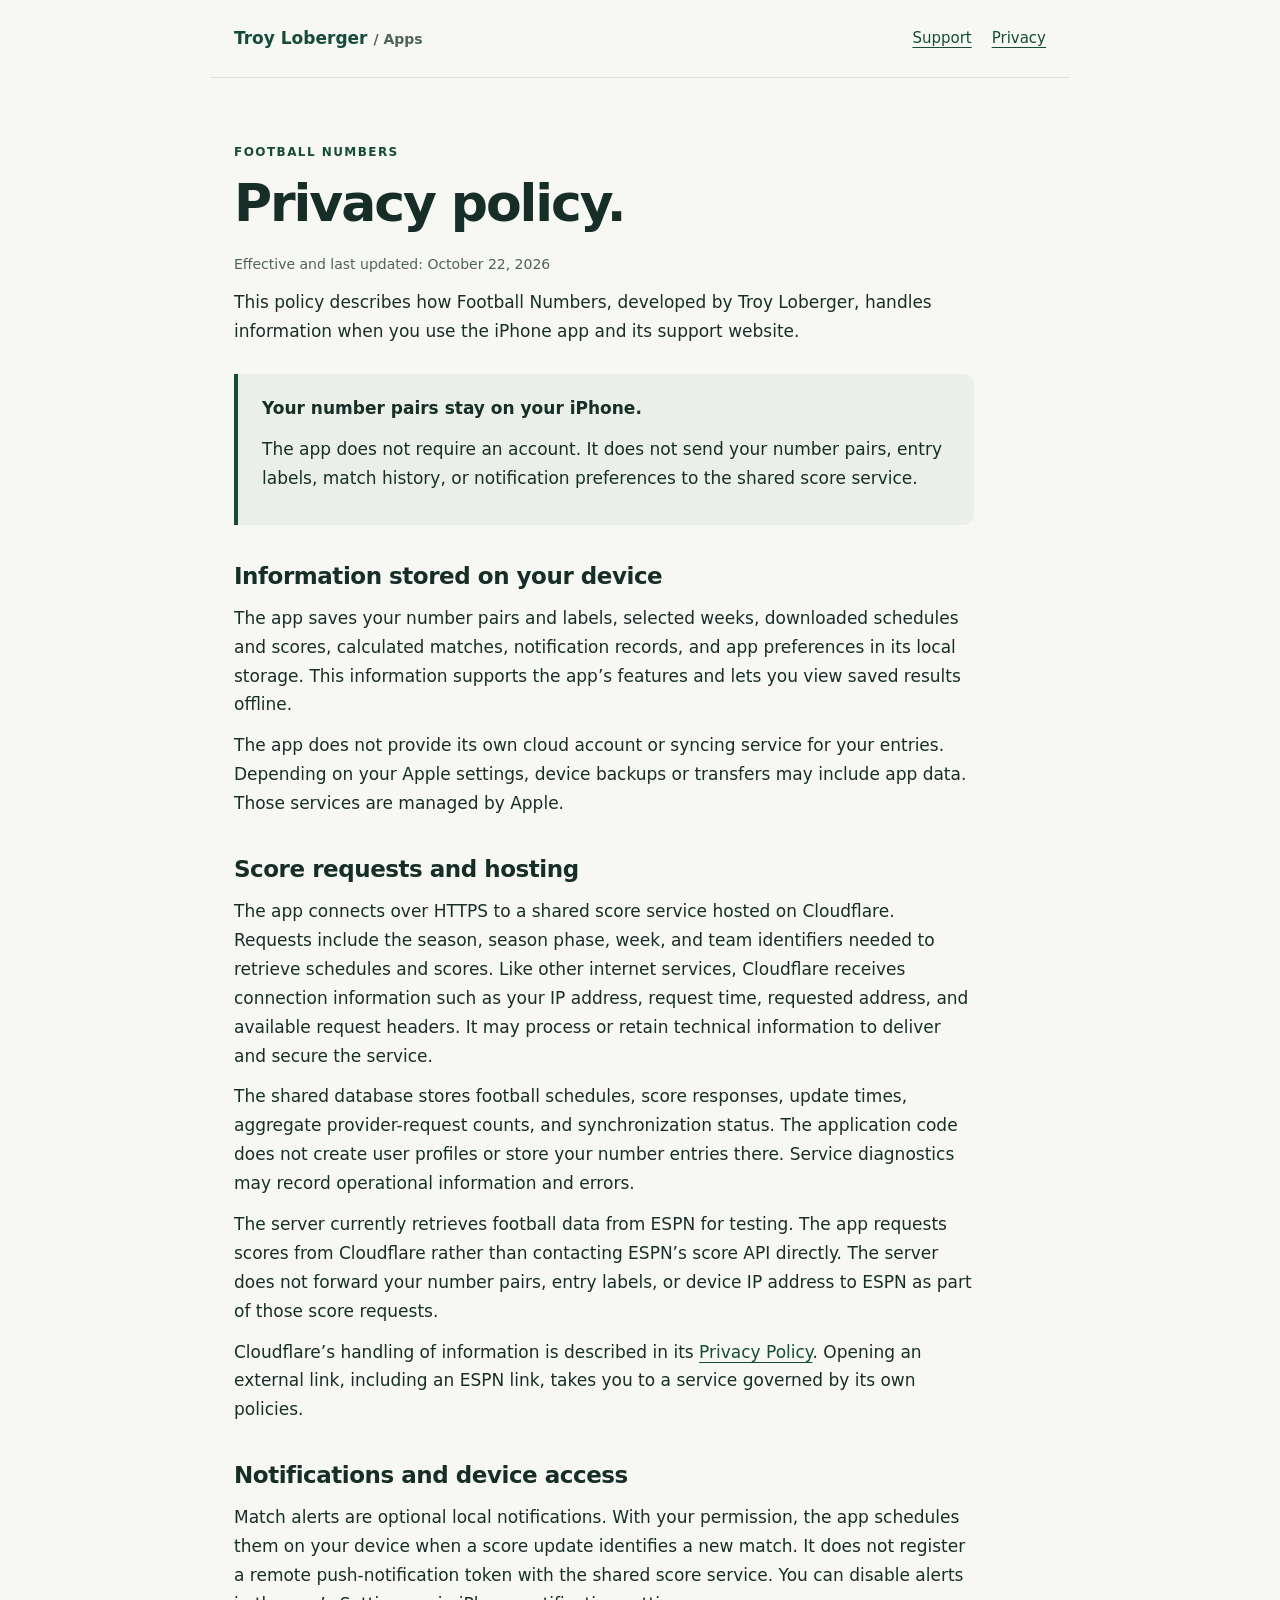
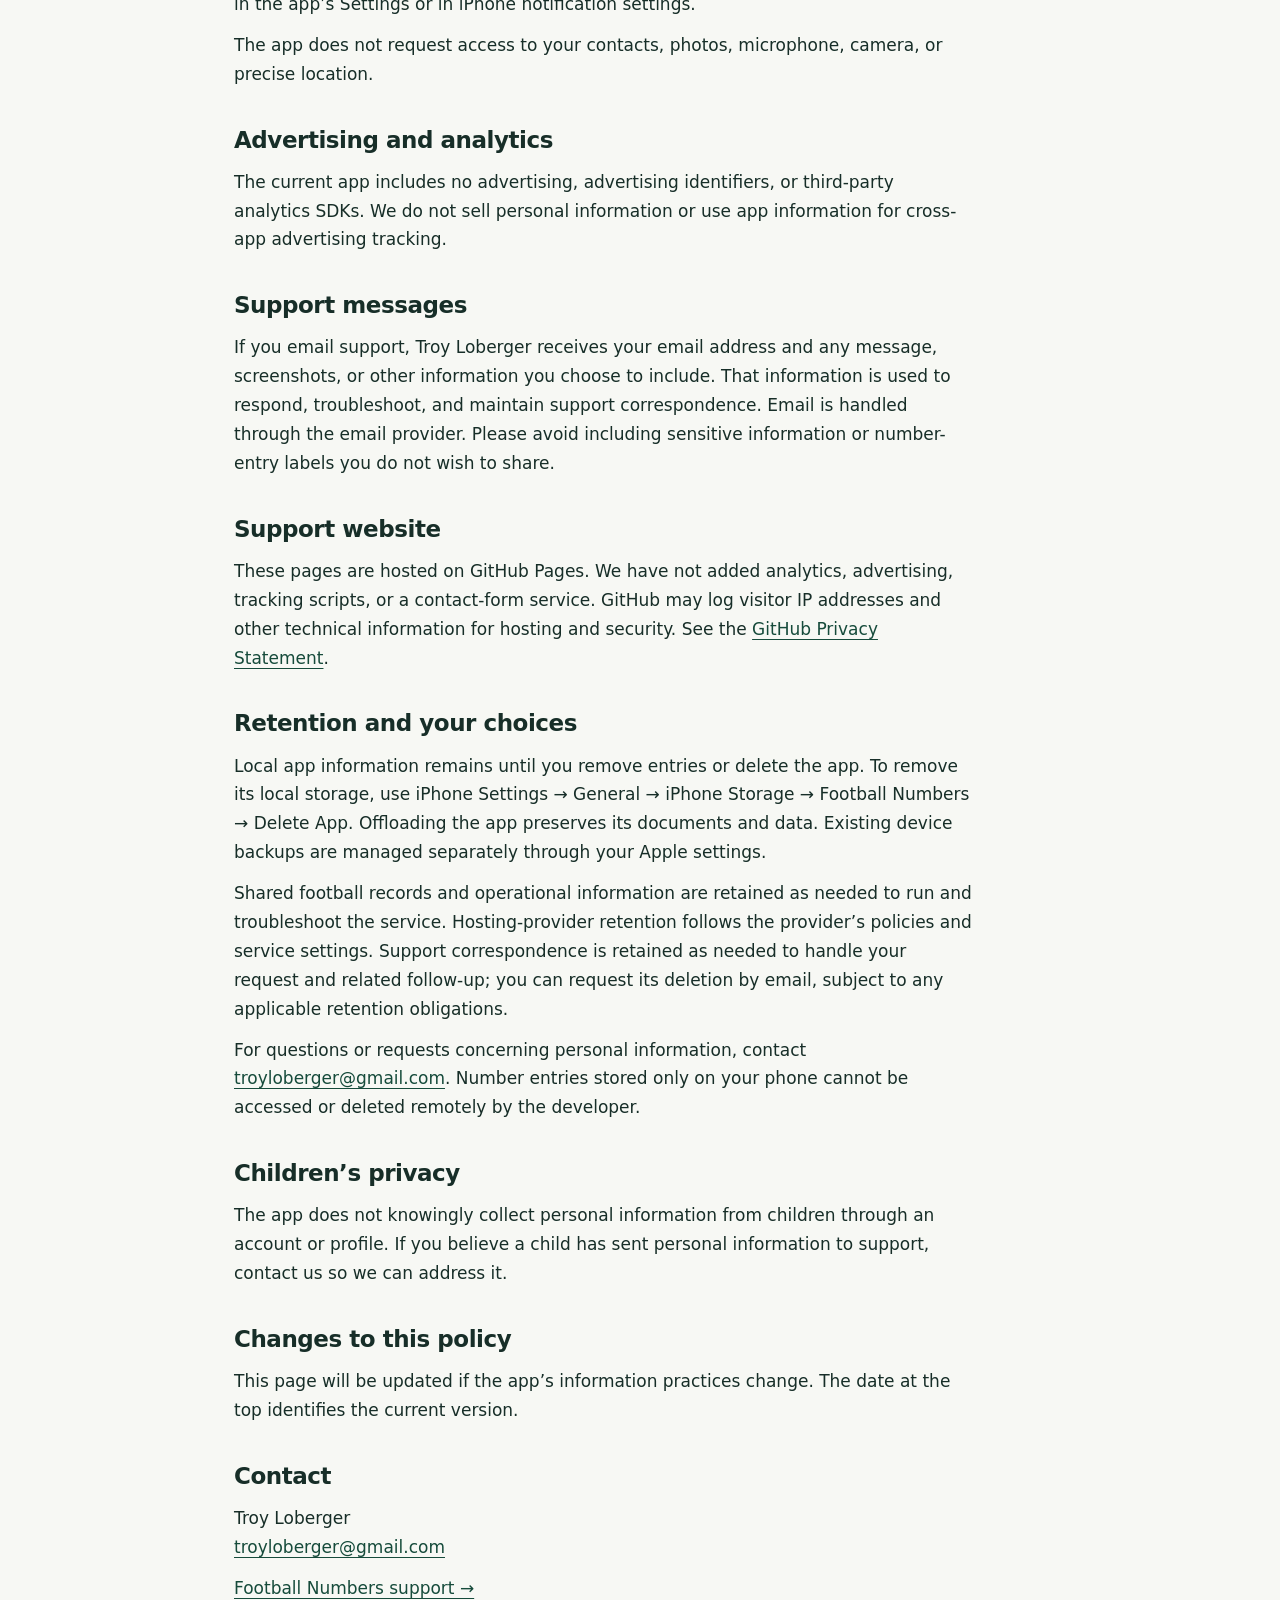
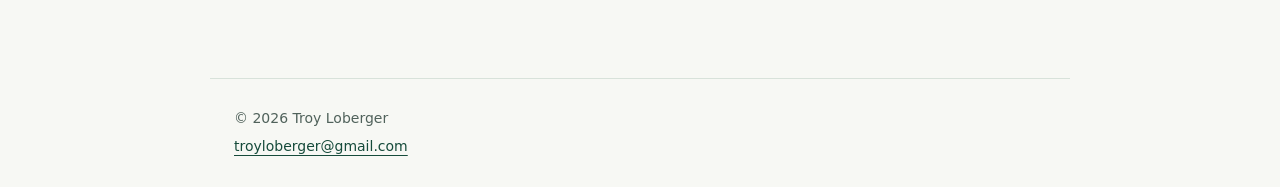
==== football-numbers/privacy.html @ c31c2f12 "Publish app support and privacy pages" ====
<!doctype html>
<html lang="en"><head><meta charset="utf-8"><meta name="viewport" content="width=device-width, initial-scale=1"><meta name="description" content="Privacy policy for Football Numbers: local entries, shared scores, optional notifications, and contact information."><title>Football Numbers Privacy Policy · Troy Loberger</title><link rel="stylesheet" href="../styles.css"></head>
<body><a class="skip" href="#main">Skip to content</a><header><a class="brand" href="../index.html">Troy Loberger <span class="meta">/ Apps</span></a><nav aria-label="Main navigation"><a href="support.html">Support</a><a href="privacy.html">Privacy</a></nav></header><main id="main"><article><p class="eyebrow">Football Numbers</p><h1>Privacy policy.</h1><p class="meta">Effective and last updated: October 22, 2026</p><p>This policy describes how Football Numbers, developed by Troy Loberger, handles information when you use the iPhone app and its support website.</p><div class="callout"><strong>Your number pairs stay on your iPhone.</strong><p>The app does not require an account. It does not send your number pairs, entry labels, match history, or notification preferences to the shared score service.</p></div>
<h2>Information stored on your device</h2><p>The app saves your number pairs and labels, selected weeks, downloaded schedules and scores, calculated matches, notification records, and app preferences in its local storage. This information supports the app’s features and lets you view saved results offline.</p><p>The app does not provide its own cloud account or syncing service for your entries. Depending on your Apple settings, device backups or transfers may include app data. Those services are managed by Apple.</p>
<h2>Score requests and hosting</h2><p>The app connects over HTTPS to a shared score service hosted on Cloudflare. Requests include the season, season phase, week, and team identifiers needed to retrieve schedules and scores. Like other internet services, Cloudflare receives connection information such as your IP address, request time, requested address, and available request headers. It may process or retain technical information to deliver and secure the service.</p><p>The shared database stores football schedules, score responses, update times, aggregate provider-request counts, and synchronization status. The application code does not create user profiles or store your number entries there. Service diagnostics may record operational information and errors.</p><p>The server currently retrieves football data from ESPN for testing. The app requests scores from Cloudflare rather than contacting ESPN’s score API directly. The server does not forward your number pairs, entry labels, or device IP address to ESPN as part of those score requests.</p><p>Cloudflare’s handling of information is described in its <a href="https://www.cloudflare.com/privacypolicy/">Privacy Policy</a>. Opening an external link, including an ESPN link, takes you to a service governed by its own policies.</p>
<h2>Notifications and device access</h2><p>Match alerts are optional local notifications. With your permission, the app schedules them on your device when a score update identifies a new match. It does not register a remote push-notification token with the shared score service. You can disable alerts in the app’s Settings or in iPhone notification settings.</p><p>The app does not request access to your contacts, photos, microphone, camera, or precise location.</p>
<h2>Advertising and analytics</h2><p>The current app includes no advertising, advertising identifiers, or third-party analytics SDKs. We do not sell personal information or use app information for cross-app advertising tracking.</p>
<h2>Support messages</h2><p>If you email support, Troy Loberger receives your email address and any message, screenshots, or other information you choose to include. That information is used to respond, troubleshoot, and maintain support correspondence. Email is handled through the email provider. Please avoid including sensitive information or number-entry labels you do not wish to share.</p>
<h2>Support website</h2><p>These pages are hosted on GitHub Pages. We have not added analytics, advertising, tracking scripts, or a contact-form service. GitHub may log visitor IP addresses and other technical information for hosting and security. See the <a href="https://docs.github.com/en/site-policy/privacy-policies/github-general-privacy-statement">GitHub Privacy Statement</a>.</p>
<h2>Retention and your choices</h2><p>Local app information remains until you remove entries or delete the app. To remove its local storage, use iPhone Settings → General → iPhone Storage → Football Numbers → Delete App. Offloading the app preserves its documents and data. Existing device backups are managed separately through your Apple settings.</p><p>Shared football records and operational information are retained as needed to run and troubleshoot the service. Hosting-provider retention follows the provider’s policies and service settings. Support correspondence is retained as needed to handle your request and related follow-up; you can request its deletion by email, subject to any applicable retention obligations.</p><p>For questions or requests concerning personal information, contact <a href="mailto:troyloberger@gmail.com?subject=Football%20Numbers%20Privacy">troyloberger@gmail.com</a>. Number entries stored only on your phone cannot be accessed or deleted remotely by the developer.</p>
<h2>Children’s privacy</h2><p>The app does not knowingly collect personal information from children through an account or profile. If you believe a child has sent personal information to support, contact us so we can address it.</p>
<h2>Changes to this policy</h2><p>This page will be updated if the app’s information practices change. The date at the top identifies the current version.</p>
<h2>Contact</h2><p>Troy Loberger<br><a href="mailto:troyloberger@gmail.com?subject=Football%20Numbers%20Privacy">troyloberger@gmail.com</a></p><p><a href="support.html">Football Numbers support →</a></p></article></main><footer><p>© 2026 Troy Loberger</p><p><a href="mailto:troyloberger@gmail.com">troyloberger@gmail.com</a></p></footer></body></html>
---- styles.css ----
:root{color-scheme:light;--ink:#172e28;--muted:#50625b;--green:#164b3b;--paper:#f7f8f4;--line:#d8e2da}*{box-sizing:border-box}body{margin:0;background:var(--paper);color:var(--ink);font-family:system-ui,-apple-system,BlinkMacSystemFont,"Segoe UI",sans-serif;font-size:17px;line-height:1.7}a{color:var(--green);text-underline-offset:4px}a:hover{text-decoration-thickness:2px}a:focus-visible{outline:3px solid #9b6900;outline-offset:5px}.skip{position:absolute;left:16px;top:-80px;background:white;padding:8px}.skip:focus{top:8px}header,main,footer{max-width:860px;margin:auto;padding:24px}header{display:flex;justify-content:space-between;align-items:center;gap:16px;border-bottom:1px solid var(--line)}.brand{font-weight:750;text-decoration:none}nav{display:flex;gap:20px;font-size:15px}main{padding-top:52px;padding-bottom:64px;min-height:65vh}.eyebrow{text-transform:uppercase;letter-spacing:.12em;font-size:12px;font-weight:750;color:var(--green)}h1{font-size:clamp(34px,7vw,52px);line-height:1.12;letter-spacing:-.04em;margin:12px 0 20px}h2{font-size:23px;line-height:1.35;margin:36px 0 12px;letter-spacing:-.02em}h3{font-size:18px;margin:24px 0 8px}p,ul,ol{margin:12px 0}.intro{font-size:20px;color:var(--muted);max-width:680px}.meta{font-size:14px;color:var(--muted)}.callout{background:#eaf0e9;padding:20px 24px;border-left:4px solid var(--green);border-radius:0 10px 10px 0;margin:28px 0}.app{background:white;border:1px solid var(--line);padding:28px;border-radius:16px;margin-top:32px}.app h2{margin-top:0}.links{display:flex;gap:24px;flex-wrap:wrap;margin-top:20px}.button{display:inline-block;background:var(--green);color:white;padding:11px 20px;border-radius:9px;text-decoration:none;font-weight:650;overflow-wrap:anywhere}footer{border-top:1px solid var(--line);font-size:14px;color:var(--muted)}footer p{margin:4px 0}li{padding-left:4px;margin:5px 0}article{max-width:740px}code{font-size:.9em} @media(max-width:540px){header{align-items:flex-start;flex-direction:column}main{padding-top:32px}nav{gap:18px}.callout,.app{padding:20px}body{font-size:16px}}
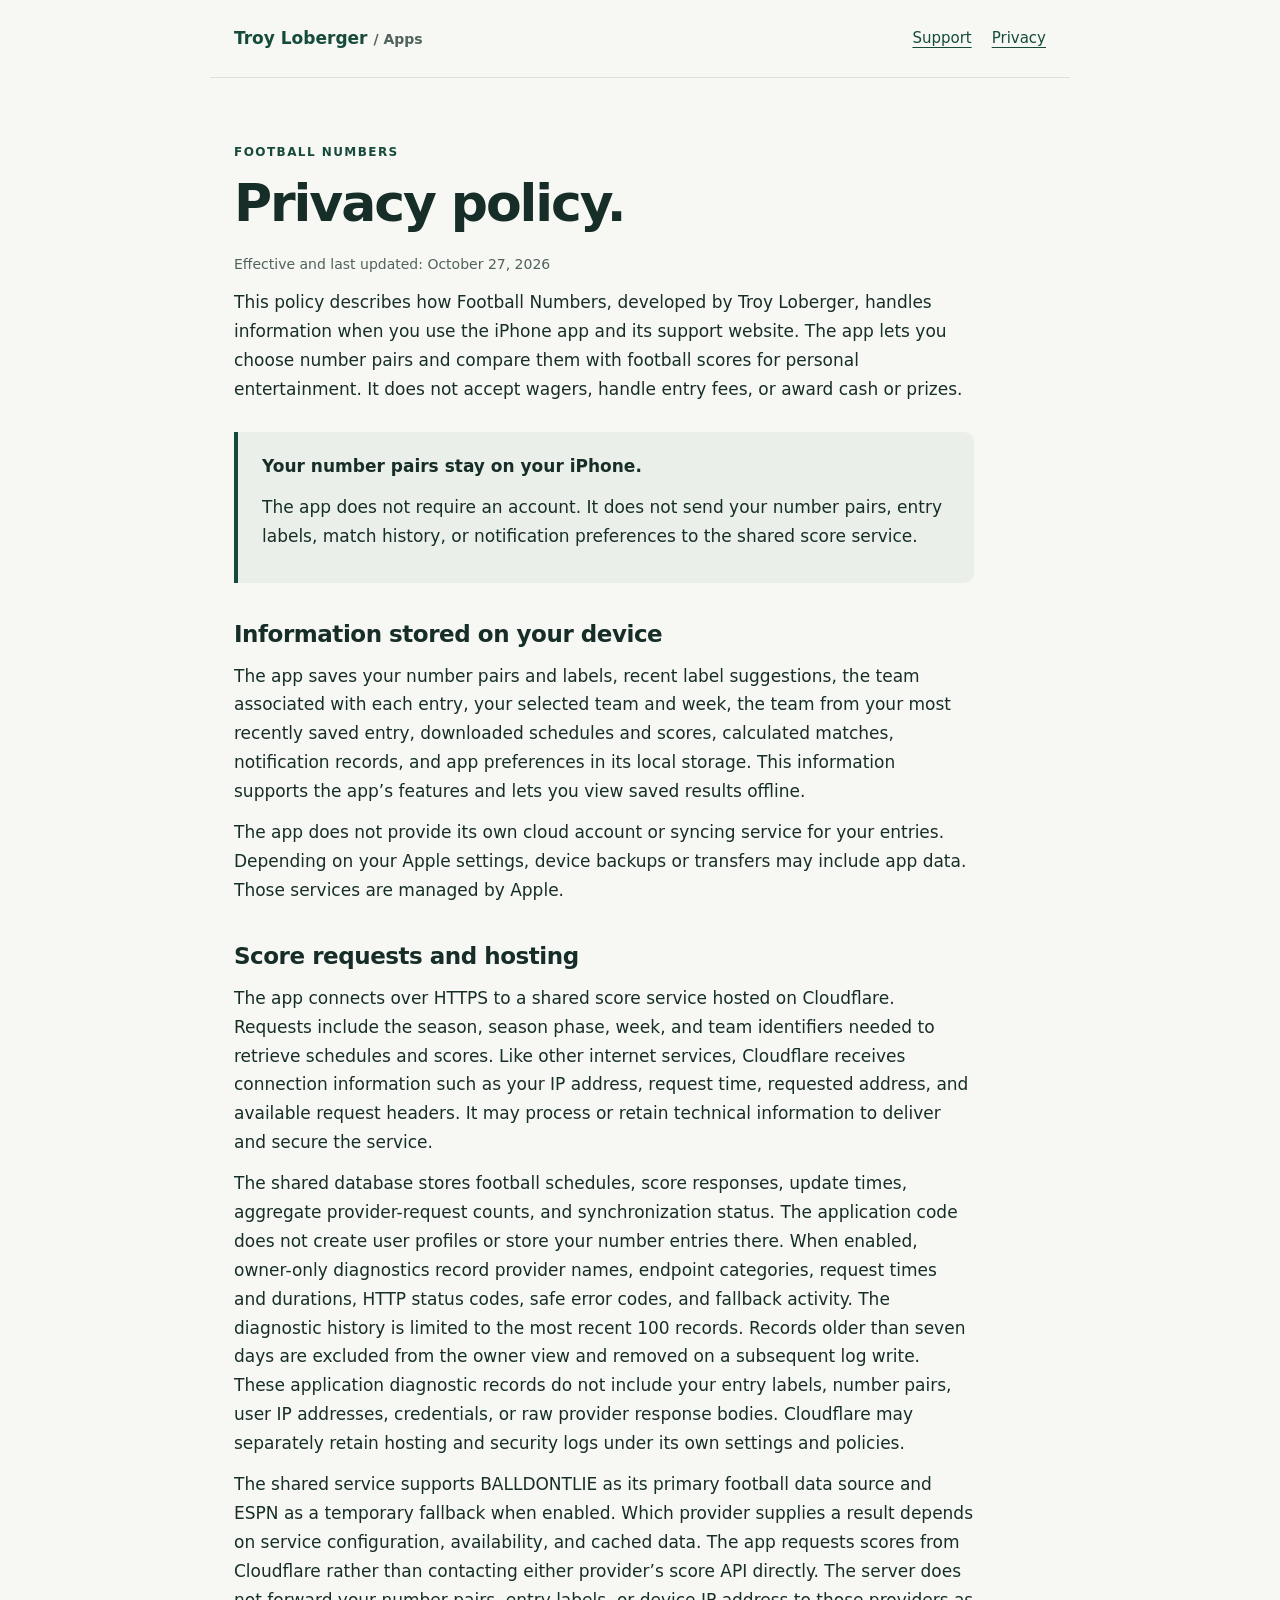
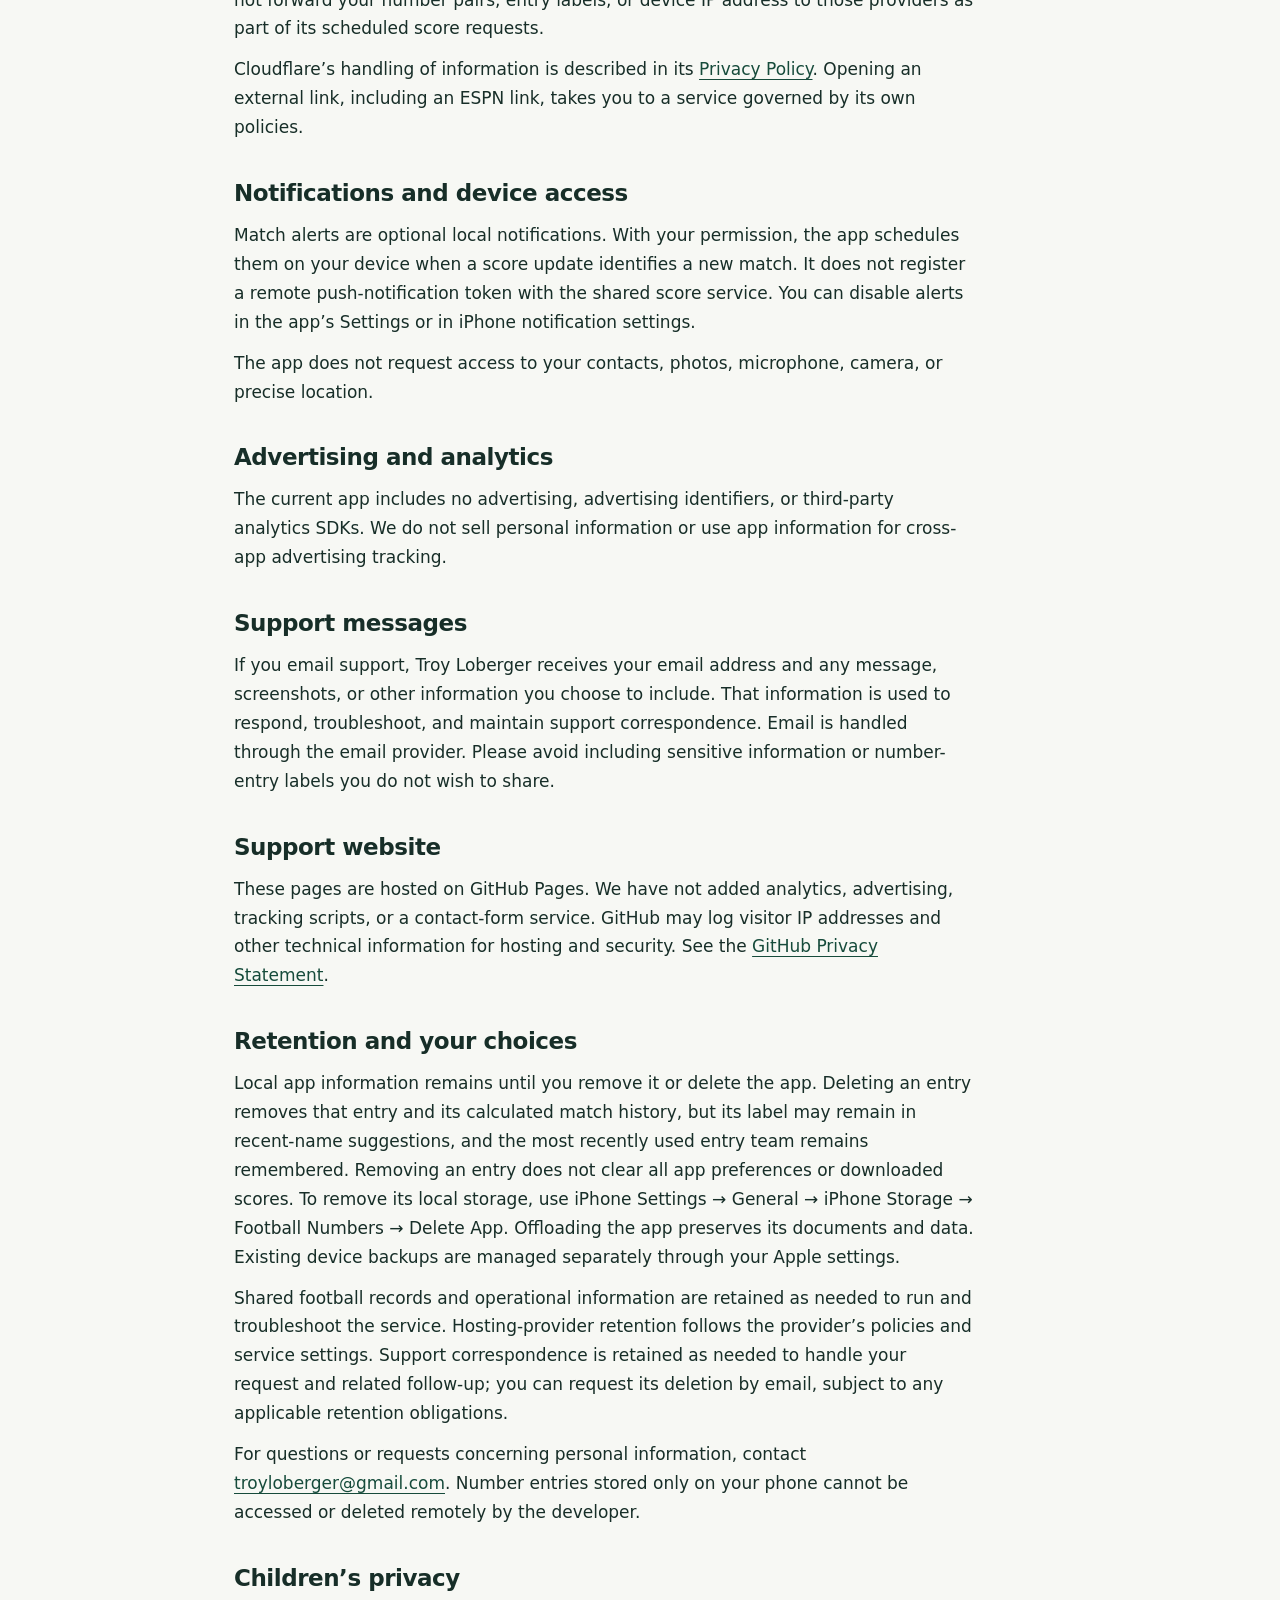
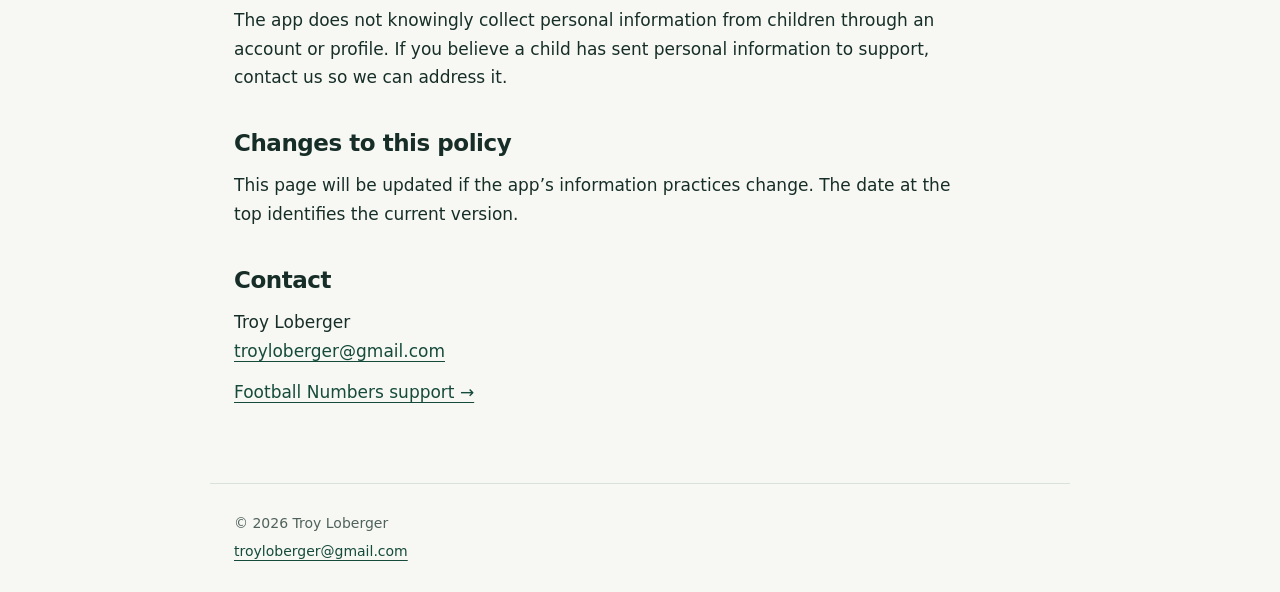
==== commit a13b9fc9: "Update Football Numbers privacy and support for all-team score matching" ====
--- a/football-numbers/privacy.html
+++ b/football-numbers/privacy.html
@@ -1,13 +1,13 @@
 <!doctype html>
 <html lang="en"><head><meta charset="utf-8"><meta name="viewport" content="width=device-width, initial-scale=1"><meta name="description" content="Privacy policy for Football Numbers: local entries, shared scores, optional notifications, and contact information."><title>Football Numbers Privacy Policy · Troy Loberger</title><link rel="stylesheet" href="../styles.css"></head>
-<body><a class="skip" href="#main">Skip to content</a><header><a class="brand" href="../index.html">Troy Loberger <span class="meta">/ Apps</span></a><nav aria-label="Main navigation"><a href="support.html">Support</a><a href="privacy.html">Privacy</a></nav></header><main id="main"><article><p class="eyebrow">Football Numbers</p><h1>Privacy policy.</h1><p class="meta">Effective and last updated: October 22, 2026</p><p>This policy describes how Football Numbers, developed by Troy Loberger, handles information when you use the iPhone app and its support website.</p><div class="callout"><strong>Your number pairs stay on your iPhone.</strong><p>The app does not require an account. It does not send your number pairs, entry labels, match history, or notification preferences to the shared score service.</p></div>
-<h2>Information stored on your device</h2><p>The app saves your number pairs and labels, selected weeks, downloaded schedules and scores, calculated matches, notification records, and app preferences in its local storage. This information supports the app’s features and lets you view saved results offline.</p><p>The app does not provide its own cloud account or syncing service for your entries. Depending on your Apple settings, device backups or transfers may include app data. Those services are managed by Apple.</p>
-<h2>Score requests and hosting</h2><p>The app connects over HTTPS to a shared score service hosted on Cloudflare. Requests include the season, season phase, week, and team identifiers needed to retrieve schedules and scores. Like other internet services, Cloudflare receives connection information such as your IP address, request time, requested address, and available request headers. It may process or retain technical information to deliver and secure the service.</p><p>The shared database stores football schedules, score responses, update times, aggregate provider-request counts, and synchronization status. The application code does not create user profiles or store your number entries there. Service diagnostics may record operational information and errors.</p><p>The server currently retrieves football data from ESPN for testing. The app requests scores from Cloudflare rather than contacting ESPN’s score API directly. The server does not forward your number pairs, entry labels, or device IP address to ESPN as part of those score requests.</p><p>Cloudflare’s handling of information is described in its <a href="https://www.cloudflare.com/privacypolicy/">Privacy Policy</a>. Opening an external link, including an ESPN link, takes you to a service governed by its own policies.</p>
+<body><a class="skip" href="#main">Skip to content</a><header><a class="brand" href="../index.html">Troy Loberger <span class="meta">/ Apps</span></a><nav aria-label="Main navigation"><a href="support.html">Support</a><a href="privacy.html">Privacy</a></nav></header><main id="main"><article><p class="eyebrow">Football Numbers</p><h1>Privacy policy.</h1><p class="meta">Effective and last updated: October 27, 2026</p><p>This policy describes how Football Numbers, developed by Troy Loberger, handles information when you use the iPhone app and its support website. The app lets you choose number pairs and compare them with football scores for personal entertainment. It does not accept wagers, handle entry fees, or award cash or prizes.</p><div class="callout"><strong>Your number pairs stay on your iPhone.</strong><p>The app does not require an account. It does not send your number pairs, entry labels, match history, or notification preferences to the shared score service.</p></div>
+<h2>Information stored on your device</h2><p>The app saves your number pairs and labels, recent label suggestions, the team associated with each entry, your selected team and week, the team from your most recently saved entry, downloaded schedules and scores, calculated matches, notification records, and app preferences in its local storage. This information supports the app’s features and lets you view saved results offline.</p><p>The app does not provide its own cloud account or syncing service for your entries. Depending on your Apple settings, device backups or transfers may include app data. Those services are managed by Apple.</p>
+<h2>Score requests and hosting</h2><p>The app connects over HTTPS to a shared score service hosted on Cloudflare. Requests include the season, season phase, week, and team identifiers needed to retrieve schedules and scores. Like other internet services, Cloudflare receives connection information such as your IP address, request time, requested address, and available request headers. It may process or retain technical information to deliver and secure the service.</p><p>The shared database stores football schedules, score responses, update times, aggregate provider-request counts, and synchronization status. The application code does not create user profiles or store your number entries there. When enabled, owner-only diagnostics record provider names, endpoint categories, request times and durations, HTTP status codes, safe error codes, and fallback activity. The diagnostic history is limited to the most recent 100 records. Records older than seven days are excluded from the owner view and removed on a subsequent log write. These application diagnostic records do not include your entry labels, number pairs, user IP addresses, credentials, or raw provider response bodies. Cloudflare may separately retain hosting and security logs under its own settings and policies.</p><p>The shared service supports BALLDONTLIE as its primary football data source and ESPN as a temporary fallback when enabled. Which provider supplies a result depends on service configuration, availability, and cached data. The app requests scores from Cloudflare rather than contacting either provider’s score API directly. The server does not forward your number pairs, entry labels, or device IP address to those providers as part of its scheduled score requests.</p><p>Cloudflare’s handling of information is described in its <a href="https://www.cloudflare.com/privacypolicy/">Privacy Policy</a>. Opening an external link, including an ESPN link, takes you to a service governed by its own policies.</p>
 <h2>Notifications and device access</h2><p>Match alerts are optional local notifications. With your permission, the app schedules them on your device when a score update identifies a new match. It does not register a remote push-notification token with the shared score service. You can disable alerts in the app’s Settings or in iPhone notification settings.</p><p>The app does not request access to your contacts, photos, microphone, camera, or precise location.</p>
 <h2>Advertising and analytics</h2><p>The current app includes no advertising, advertising identifiers, or third-party analytics SDKs. We do not sell personal information or use app information for cross-app advertising tracking.</p>
 <h2>Support messages</h2><p>If you email support, Troy Loberger receives your email address and any message, screenshots, or other information you choose to include. That information is used to respond, troubleshoot, and maintain support correspondence. Email is handled through the email provider. Please avoid including sensitive information or number-entry labels you do not wish to share.</p>
 <h2>Support website</h2><p>These pages are hosted on GitHub Pages. We have not added analytics, advertising, tracking scripts, or a contact-form service. GitHub may log visitor IP addresses and other technical information for hosting and security. See the <a href="https://docs.github.com/en/site-policy/privacy-policies/github-general-privacy-statement">GitHub Privacy Statement</a>.</p>
-<h2>Retention and your choices</h2><p>Local app information remains until you remove entries or delete the app. To remove its local storage, use iPhone Settings → General → iPhone Storage → Football Numbers → Delete App. Offloading the app preserves its documents and data. Existing device backups are managed separately through your Apple settings.</p><p>Shared football records and operational information are retained as needed to run and troubleshoot the service. Hosting-provider retention follows the provider’s policies and service settings. Support correspondence is retained as needed to handle your request and related follow-up; you can request its deletion by email, subject to any applicable retention obligations.</p><p>For questions or requests concerning personal information, contact <a href="mailto:troyloberger@gmail.com?subject=Football%20Numbers%20Privacy">troyloberger@gmail.com</a>. Number entries stored only on your phone cannot be accessed or deleted remotely by the developer.</p>
+<h2>Retention and your choices</h2><p>Local app information remains until you remove it or delete the app. Deleting an entry removes that entry and its calculated match history, but its label may remain in recent-name suggestions, and the most recently used entry team remains remembered. Removing an entry does not clear all app preferences or downloaded scores. To remove its local storage, use iPhone Settings → General → iPhone Storage → Football Numbers → Delete App. Offloading the app preserves its documents and data. Existing device backups are managed separately through your Apple settings.</p><p>Shared football records and operational information are retained as needed to run and troubleshoot the service. Hosting-provider retention follows the provider’s policies and service settings. Support correspondence is retained as needed to handle your request and related follow-up; you can request its deletion by email, subject to any applicable retention obligations.</p><p>For questions or requests concerning personal information, contact <a href="mailto:troyloberger@gmail.com?subject=Football%20Numbers%20Privacy">troyloberger@gmail.com</a>. Number entries stored only on your phone cannot be accessed or deleted remotely by the developer.</p>
 <h2>Children’s privacy</h2><p>The app does not knowingly collect personal information from children through an account or profile. If you believe a child has sent personal information to support, contact us so we can address it.</p>
 <h2>Changes to this policy</h2><p>This page will be updated if the app’s information practices change. The date at the top identifies the current version.</p>
-<h2>Contact</h2><p>Troy Loberger<br><a href="mailto:troyloberger@gmail.com?subject=Football%20Numbers%20Privacy">troyloberger@gmail.com</a></p><p><a href="support.html">Football Numbers support →</a></p></article></main><footer><p>© 2026 Troy Loberger</p><p><a href="mailto:troyloberger@gmail.com">troyloberger@gmail.com</a></p></footer></body></html>+<h2>Contact</h2><p>Troy Loberger<br><a href="mailto:troyloberger@gmail.com?subject=Football%20Numbers%20Privacy">troyloberger@gmail.com</a></p><p><a href="support.html">Football Numbers support →</a></p></article></main><footer><p>© 2026 Troy Loberger</p><p><a href="mailto:troyloberger@gmail.com">troyloberger@gmail.com</a></p></footer></body></html>
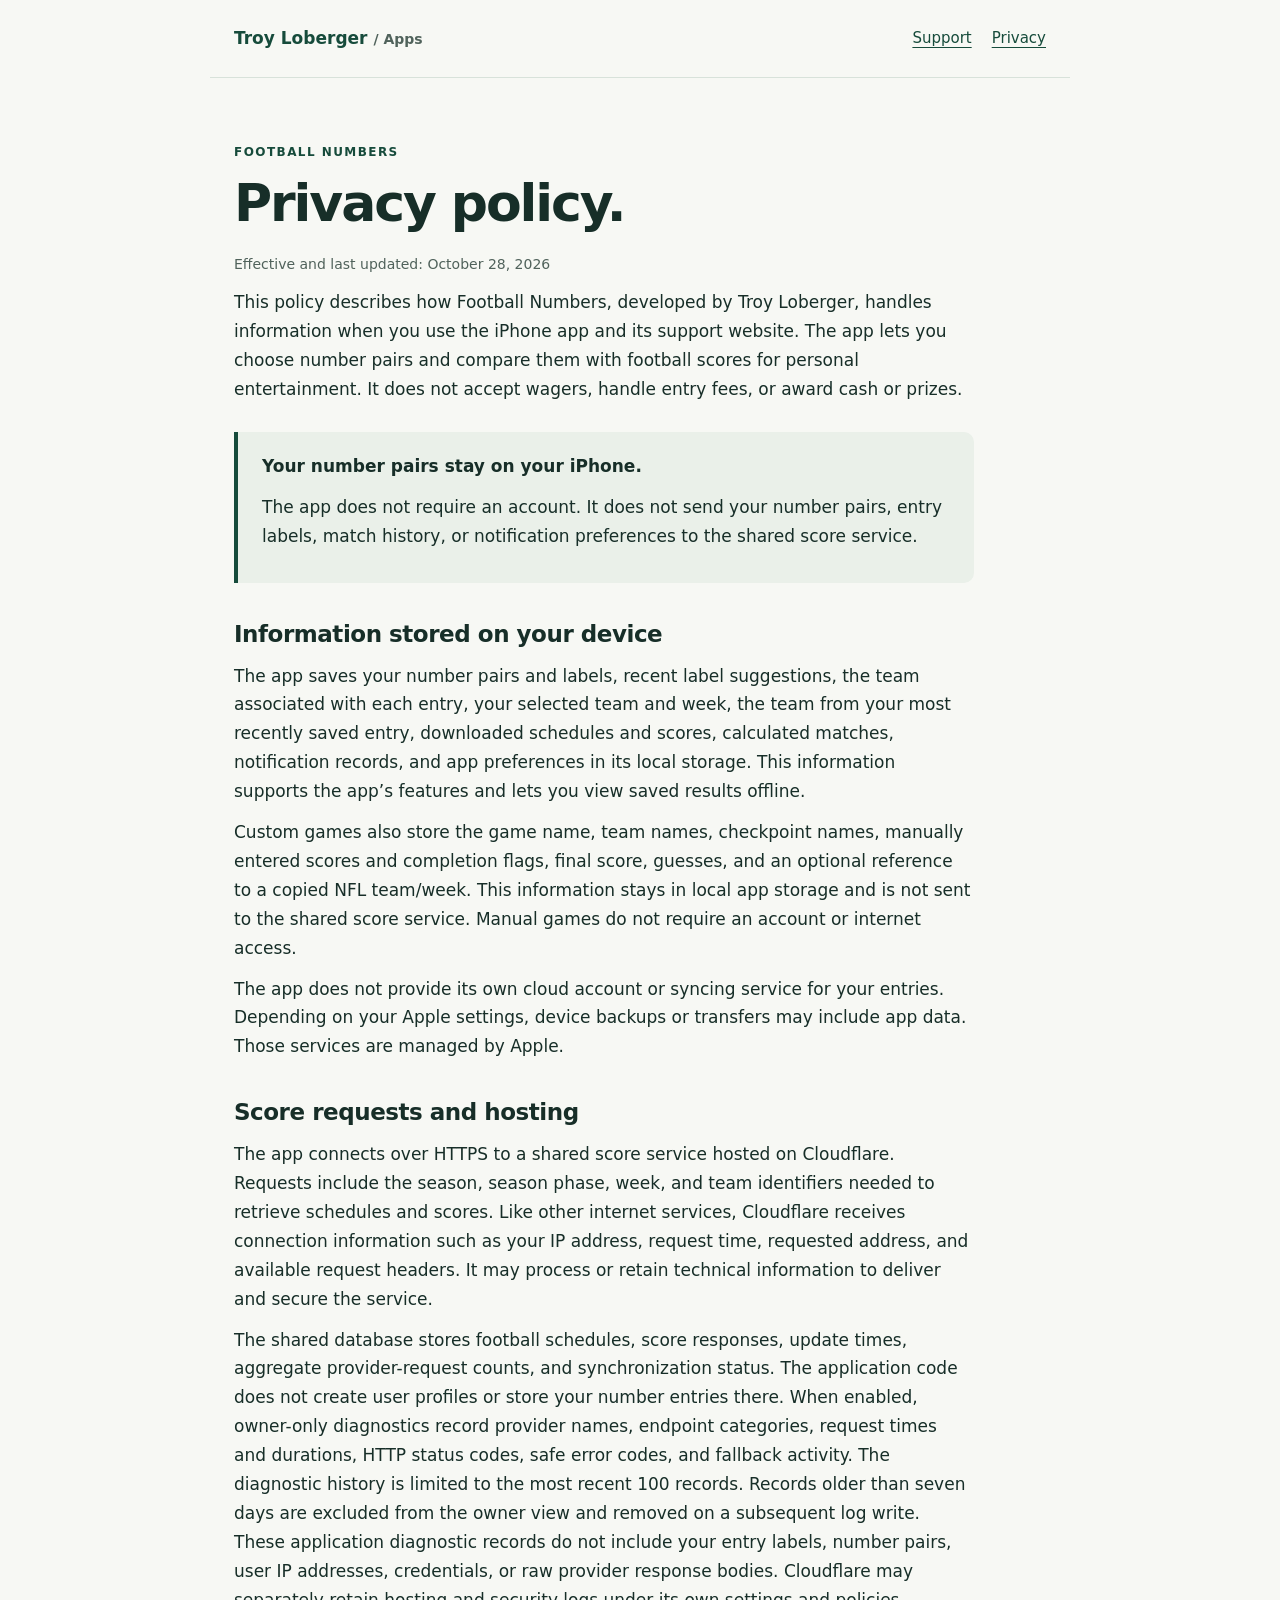
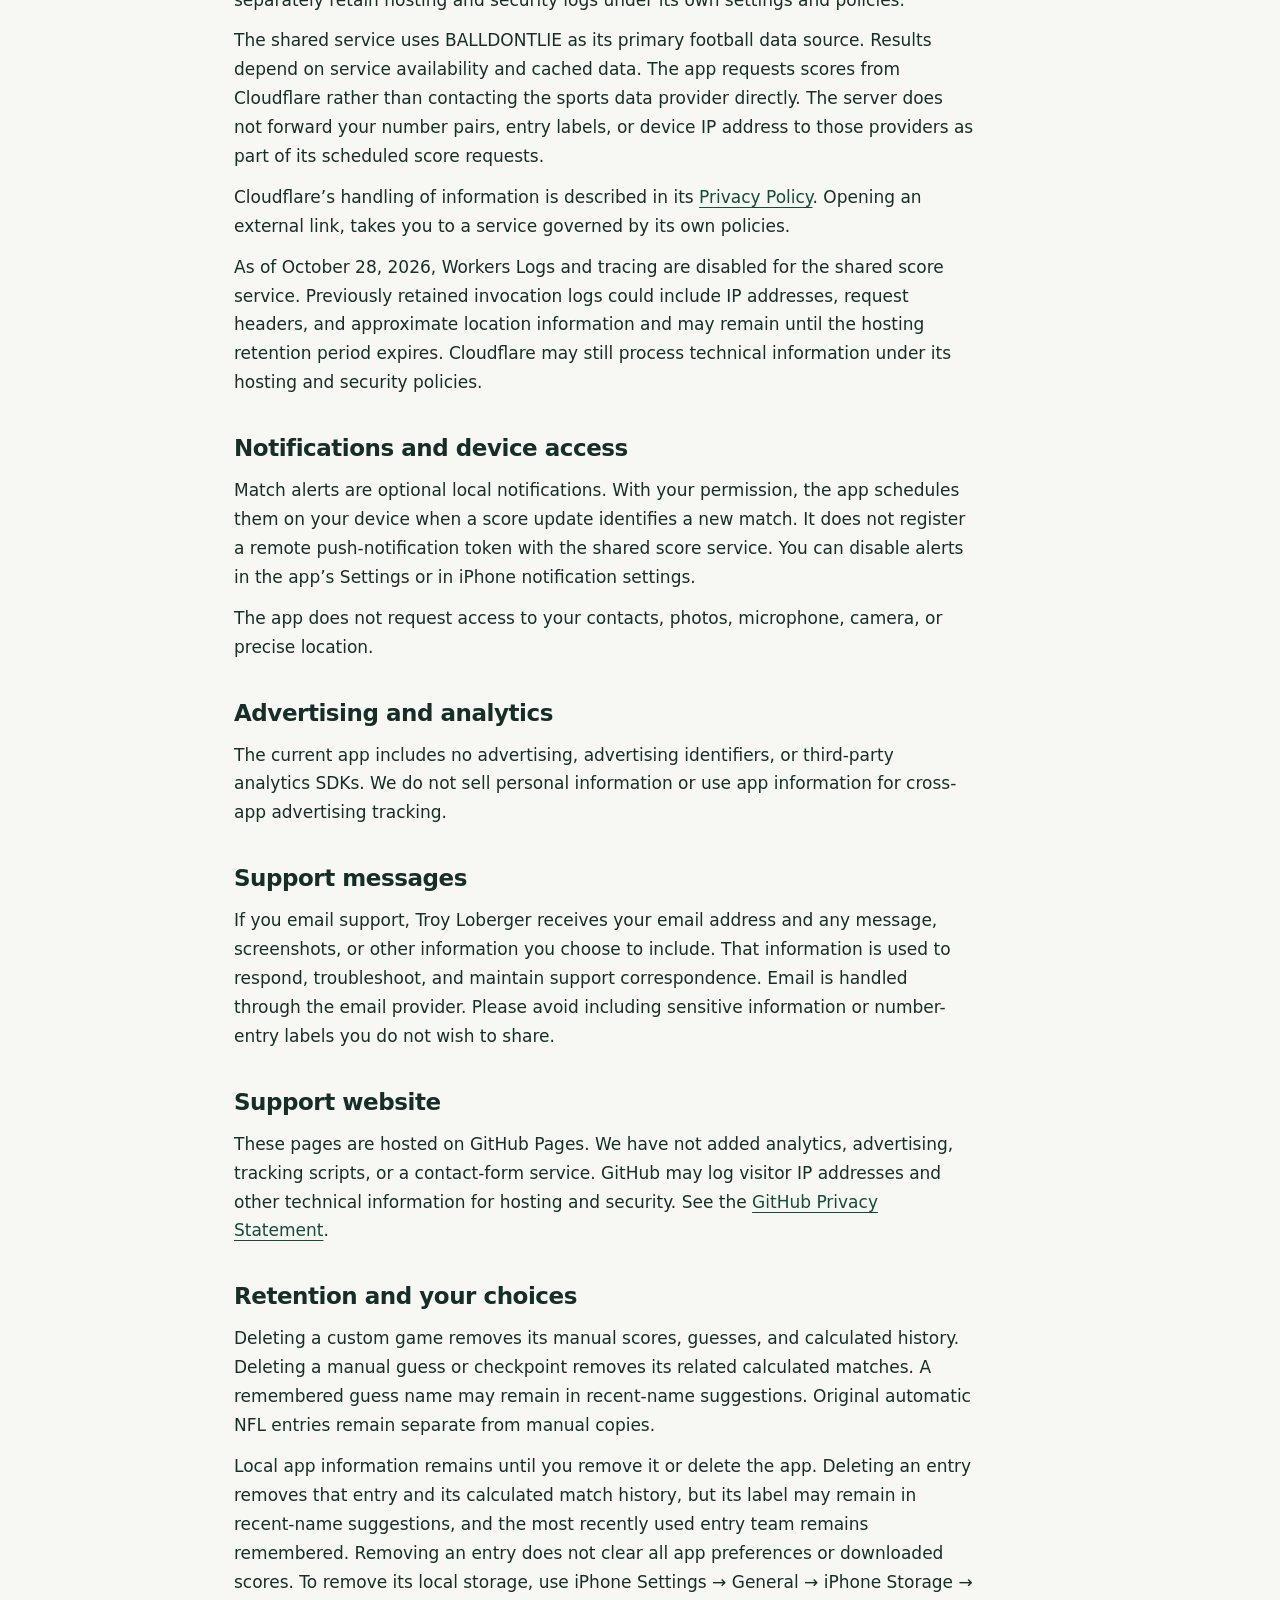
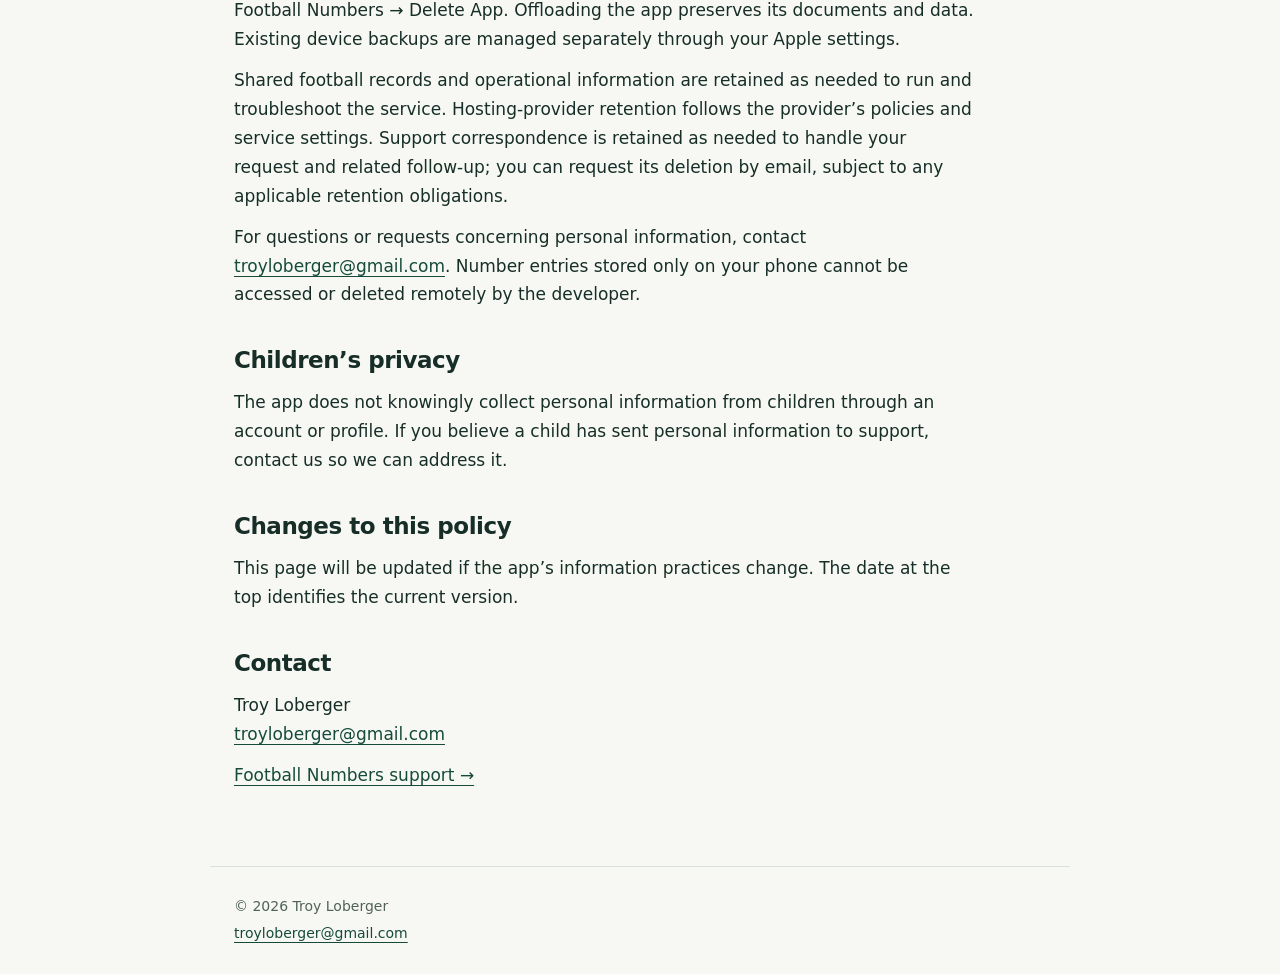
==== commit 9364ec44: "Document offline custom games and updated logging practices" ====
--- a/football-numbers/privacy.html
+++ b/football-numbers/privacy.html
@@ -1,13 +1,13 @@
 <!doctype html>
 <html lang="en"><head><meta charset="utf-8"><meta name="viewport" content="width=device-width, initial-scale=1"><meta name="description" content="Privacy policy for Football Numbers: local entries, shared scores, optional notifications, and contact information."><title>Football Numbers Privacy Policy · Troy Loberger</title><link rel="stylesheet" href="../styles.css"></head>
-<body><a class="skip" href="#main">Skip to content</a><header><a class="brand" href="../index.html">Troy Loberger <span class="meta">/ Apps</span></a><nav aria-label="Main navigation"><a href="support.html">Support</a><a href="privacy.html">Privacy</a></nav></header><main id="main"><article><p class="eyebrow">Football Numbers</p><h1>Privacy policy.</h1><p class="meta">Effective and last updated: October 27, 2026</p><p>This policy describes how Football Numbers, developed by Troy Loberger, handles information when you use the iPhone app and its support website. The app lets you choose number pairs and compare them with football scores for personal entertainment. It does not accept wagers, handle entry fees, or award cash or prizes.</p><div class="callout"><strong>Your number pairs stay on your iPhone.</strong><p>The app does not require an account. It does not send your number pairs, entry labels, match history, or notification preferences to the shared score service.</p></div>
-<h2>Information stored on your device</h2><p>The app saves your number pairs and labels, recent label suggestions, the team associated with each entry, your selected team and week, the team from your most recently saved entry, downloaded schedules and scores, calculated matches, notification records, and app preferences in its local storage. This information supports the app’s features and lets you view saved results offline.</p><p>The app does not provide its own cloud account or syncing service for your entries. Depending on your Apple settings, device backups or transfers may include app data. Those services are managed by Apple.</p>
-<h2>Score requests and hosting</h2><p>The app connects over HTTPS to a shared score service hosted on Cloudflare. Requests include the season, season phase, week, and team identifiers needed to retrieve schedules and scores. Like other internet services, Cloudflare receives connection information such as your IP address, request time, requested address, and available request headers. It may process or retain technical information to deliver and secure the service.</p><p>The shared database stores football schedules, score responses, update times, aggregate provider-request counts, and synchronization status. The application code does not create user profiles or store your number entries there. When enabled, owner-only diagnostics record provider names, endpoint categories, request times and durations, HTTP status codes, safe error codes, and fallback activity. The diagnostic history is limited to the most recent 100 records. Records older than seven days are excluded from the owner view and removed on a subsequent log write. These application diagnostic records do not include your entry labels, number pairs, user IP addresses, credentials, or raw provider response bodies. Cloudflare may separately retain hosting and security logs under its own settings and policies.</p><p>The shared service supports BALLDONTLIE as its primary football data source and ESPN as a temporary fallback when enabled. Which provider supplies a result depends on service configuration, availability, and cached data. The app requests scores from Cloudflare rather than contacting either provider’s score API directly. The server does not forward your number pairs, entry labels, or device IP address to those providers as part of its scheduled score requests.</p><p>Cloudflare’s handling of information is described in its <a href="https://www.cloudflare.com/privacypolicy/">Privacy Policy</a>. Opening an external link, including an ESPN link, takes you to a service governed by its own policies.</p>
-<h2>Notifications and device access</h2><p>Match alerts are optional local notifications. With your permission, the app schedules them on your device when a score update identifies a new match. It does not register a remote push-notification token with the shared score service. You can disable alerts in the app’s Settings or in iPhone notification settings.</p><p>The app does not request access to your contacts, photos, microphone, camera, or precise location.</p>
+<body><a class="skip" href="#main">Skip to content</a><header><a class="brand" href="../index.html">Troy Loberger <span class="meta">/ Apps</span></a><nav aria-label="Main navigation"><a href="support.html">Support</a><a href="privacy.html">Privacy</a></nav></header><main id="main"><article><p class="eyebrow">Football Numbers</p><h1>Privacy policy.</h1><p class="meta">Effective and last updated: October 28, 2026</p><p>This policy describes how Football Numbers, developed by Troy Loberger, handles information when you use the iPhone app and its support website. The app lets you choose number pairs and compare them with football scores for personal entertainment. It does not accept wagers, handle entry fees, or award cash or prizes.</p><div class="callout"><strong>Your number pairs stay on your iPhone.</strong><p>The app does not require an account. It does not send your number pairs, entry labels, match history, or notification preferences to the shared score service.</p></div>
+<h2>Information stored on your device</h2><p>The app saves your number pairs and labels, recent label suggestions, the team associated with each entry, your selected team and week, the team from your most recently saved entry, downloaded schedules and scores, calculated matches, notification records, and app preferences in its local storage. This information supports the app’s features and lets you view saved results offline.</p><p>Custom games also store the game name, team names, checkpoint names, manually entered scores and completion flags, final score, guesses, and an optional reference to a copied NFL team/week. This information stays in local app storage and is not sent to the shared score service. Manual games do not require an account or internet access.</p><p>The app does not provide its own cloud account or syncing service for your entries. Depending on your Apple settings, device backups or transfers may include app data. Those services are managed by Apple.</p>
+<h2>Score requests and hosting</h2><p>The app connects over HTTPS to a shared score service hosted on Cloudflare. Requests include the season, season phase, week, and team identifiers needed to retrieve schedules and scores. Like other internet services, Cloudflare receives connection information such as your IP address, request time, requested address, and available request headers. It may process or retain technical information to deliver and secure the service.</p><p>The shared database stores football schedules, score responses, update times, aggregate provider-request counts, and synchronization status. The application code does not create user profiles or store your number entries there. When enabled, owner-only diagnostics record provider names, endpoint categories, request times and durations, HTTP status codes, safe error codes, and fallback activity. The diagnostic history is limited to the most recent 100 records. Records older than seven days are excluded from the owner view and removed on a subsequent log write. These application diagnostic records do not include your entry labels, number pairs, user IP addresses, credentials, or raw provider response bodies. Cloudflare may separately retain hosting and security logs under its own settings and policies.</p><p>The shared service uses BALLDONTLIE as its primary football data source. Results depend on service availability and cached data. The app requests scores from Cloudflare rather than contacting the sports data provider directly. The server does not forward your number pairs, entry labels, or device IP address to those providers as part of its scheduled score requests.</p><p>Cloudflare’s handling of information is described in its <a href="https://www.cloudflare.com/privacypolicy/">Privacy Policy</a>. Opening an external link, takes you to a service governed by its own policies.</p>
+<p>As of October 28, 2026, Workers Logs and tracing are disabled for the shared score service. Previously retained invocation logs could include IP addresses, request headers, and approximate location information and may remain until the hosting retention period expires. Cloudflare may still process technical information under its hosting and security policies.</p><h2>Notifications and device access</h2><p>Match alerts are optional local notifications. With your permission, the app schedules them on your device when a score update identifies a new match. It does not register a remote push-notification token with the shared score service. You can disable alerts in the app’s Settings or in iPhone notification settings.</p><p>The app does not request access to your contacts, photos, microphone, camera, or precise location.</p>
 <h2>Advertising and analytics</h2><p>The current app includes no advertising, advertising identifiers, or third-party analytics SDKs. We do not sell personal information or use app information for cross-app advertising tracking.</p>
 <h2>Support messages</h2><p>If you email support, Troy Loberger receives your email address and any message, screenshots, or other information you choose to include. That information is used to respond, troubleshoot, and maintain support correspondence. Email is handled through the email provider. Please avoid including sensitive information or number-entry labels you do not wish to share.</p>
 <h2>Support website</h2><p>These pages are hosted on GitHub Pages. We have not added analytics, advertising, tracking scripts, or a contact-form service. GitHub may log visitor IP addresses and other technical information for hosting and security. See the <a href="https://docs.github.com/en/site-policy/privacy-policies/github-general-privacy-statement">GitHub Privacy Statement</a>.</p>
-<h2>Retention and your choices</h2><p>Local app information remains until you remove it or delete the app. Deleting an entry removes that entry and its calculated match history, but its label may remain in recent-name suggestions, and the most recently used entry team remains remembered. Removing an entry does not clear all app preferences or downloaded scores. To remove its local storage, use iPhone Settings → General → iPhone Storage → Football Numbers → Delete App. Offloading the app preserves its documents and data. Existing device backups are managed separately through your Apple settings.</p><p>Shared football records and operational information are retained as needed to run and troubleshoot the service. Hosting-provider retention follows the provider’s policies and service settings. Support correspondence is retained as needed to handle your request and related follow-up; you can request its deletion by email, subject to any applicable retention obligations.</p><p>For questions or requests concerning personal information, contact <a href="mailto:troyloberger@gmail.com?subject=Football%20Numbers%20Privacy">troyloberger@gmail.com</a>. Number entries stored only on your phone cannot be accessed or deleted remotely by the developer.</p>
+<h2>Retention and your choices</h2><p>Deleting a custom game removes its manual scores, guesses, and calculated history. Deleting a manual guess or checkpoint removes its related calculated matches. A remembered guess name may remain in recent-name suggestions. Original automatic NFL entries remain separate from manual copies.</p><p>Local app information remains until you remove it or delete the app. Deleting an entry removes that entry and its calculated match history, but its label may remain in recent-name suggestions, and the most recently used entry team remains remembered. Removing an entry does not clear all app preferences or downloaded scores. To remove its local storage, use iPhone Settings → General → iPhone Storage → Football Numbers → Delete App. Offloading the app preserves its documents and data. Existing device backups are managed separately through your Apple settings.</p><p>Shared football records and operational information are retained as needed to run and troubleshoot the service. Hosting-provider retention follows the provider’s policies and service settings. Support correspondence is retained as needed to handle your request and related follow-up; you can request its deletion by email, subject to any applicable retention obligations.</p><p>For questions or requests concerning personal information, contact <a href="mailto:troyloberger@gmail.com?subject=Football%20Numbers%20Privacy">troyloberger@gmail.com</a>. Number entries stored only on your phone cannot be accessed or deleted remotely by the developer.</p>
 <h2>Children’s privacy</h2><p>The app does not knowingly collect personal information from children through an account or profile. If you believe a child has sent personal information to support, contact us so we can address it.</p>
 <h2>Changes to this policy</h2><p>This page will be updated if the app’s information practices change. The date at the top identifies the current version.</p>
 <h2>Contact</h2><p>Troy Loberger<br><a href="mailto:troyloberger@gmail.com?subject=Football%20Numbers%20Privacy">troyloberger@gmail.com</a></p><p><a href="support.html">Football Numbers support →</a></p></article></main><footer><p>© 2026 Troy Loberger</p><p><a href="mailto:troyloberger@gmail.com">troyloberger@gmail.com</a></p></footer></body></html>
